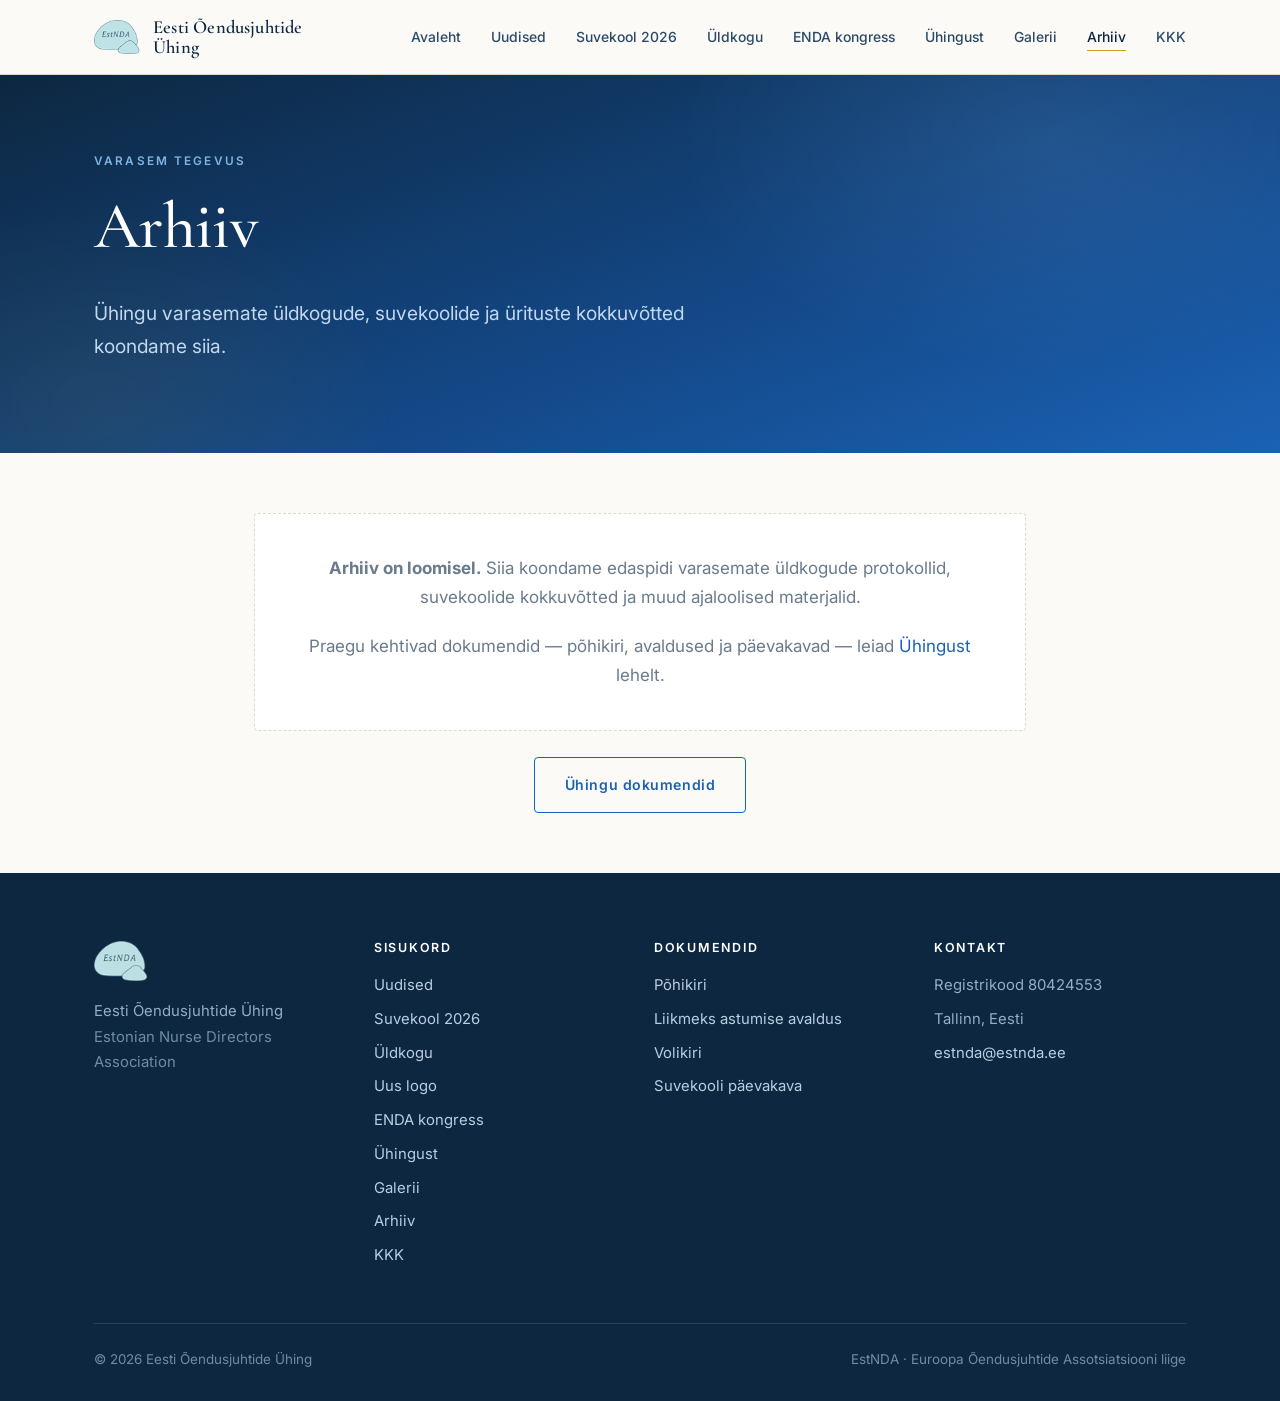
==== arhiiv.html @ b260d114 "EÕJÜ veebilehe algversioon Prototüübi (estnda.netlify.app) sisu põhjal, laiendatud uudiste, galerii," ====
<!DOCTYPE html>
<html lang="et">
<head>
<meta charset="utf-8">
<meta name="viewport" content="width=device-width, initial-scale=1">
<title>Arhiiv — Eesti Õendusjuhtide Ühing</title>
<meta name="description" content="EÕJÜ varasemate ürituste kokkuvõtted ja dokumendid.">
<meta property="og:title" content="Arhiiv — Eesti Õendusjuhtide Ühing">
<meta property="og:description" content="EÕJÜ varasemate ürituste kokkuvõtted ja dokumendid.">
<meta property="og:type" content="website">
<link rel="icon" href="assets/eoju-logo.png">
<link rel="stylesheet" href="styles.css">
</head>
<body>

<header class="nav">
  <div class="wrap nav__inner">
    <a class='nav__logo' href='/'>
      <img src="assets/eoju-mark.png" alt="">
      <span>Eesti Õendusjuhtide<br>Ühing</span>
    </a>
    <button class="nav__toggle" aria-label="Ava menüü" aria-expanded="false" aria-controls="peamenuu">
      <span></span><span></span><span></span>
    </button>
    <nav>
      <ul class="nav__links" id="peamenuu">
          <li><a href='/'>Avaleht</a></li>
          <li><a href='/uudised'>Uudised</a></li>
          <li><a href='/suvekool'>Suvekool 2026</a></li>
          <li><a href='/uldkogu'>Üldkogu</a></li>
          <li><a href='/enda2026'>ENDA kongress</a></li>
          <li><a href='/uhingust'>Ühingust</a></li>
          <li><a href='/galerii'>Galerii</a></li>
          <li><a aria-current='page' href='/arhiiv'>Arhiiv</a></li>
          <li><a href='/kkk'>KKK</a></li>
      </ul>
    </nav>
  </div>
</header>

<main>

<section class="hero hero--compact">
  <div class="wrap">
    <span class="eyebrow eyebrow--light">Varasem tegevus</span>
    <h1>Arhiiv</h1>
    <p class="lead">Ühingu varasemate üldkogude, suvekoolide ja ürituste kokkuvõtted koondame siia.</p>
  </div>
</section>

<section class="section--tight">
  <div class="wrap wrap--narrow">
    <div class="empty reveal">
      <p><strong>Arhiiv on loomisel.</strong> Siia koondame edaspidi varasemate üldkogude
      protokollid, suvekoolide kokkuvõtted ja muud ajaloolised materjalid.</p>
      <p>Praegu kehtivad dokumendid — põhikiri, avaldused ja päevakavad — leiad
      <a href="/uhingust">Ühingust</a> lehelt.</p>
    </div>
    <div class="btn-row" style="justify-content:center;margin-top:26px">
      <a class="btn btn--ghost" href="/uhingust">Ühingu dokumendid</a>
    </div>
  </div>
</section>
</main>

<footer class="footer">
  <div class="wrap">
    <div class="grid grid-4 footer__grid">
      <div>
        <div class="footer__logo"><img src="assets/eoju-mark.png" alt=""></div>
        <p style="margin:0">Eesti Õendusjuhtide Ühing<br>
        <span style="color:#6f8ba5">Estonian Nurse Directors Association</span></p>
      </div>
      <div>
        <h4>Sisukord</h4>
        <ul>
          <li><a href='/uudised'>Uudised</a></li>
          <li><a href='/suvekool'>Suvekool 2026</a></li>
          <li><a href='/uldkogu'>Üldkogu</a></li>
          <li><a href='/logo'>Uus logo</a></li>
          <li><a href='/enda2026'>ENDA kongress</a></li>
          <li><a href='/uhingust'>Ühingust</a></li>
          <li><a href='/galerii'>Galerii</a></li>
          <li><a aria-current='page' href='/arhiiv'>Arhiiv</a></li>
          <li><a href='/kkk'>KKK</a></li>
        </ul>
      </div>
      <div>
        <h4>Dokumendid</h4>
        <ul>
          <li><a href="assets/dokumendid/EOJU-pohikiri.pdf">Põhikiri</a></li>
          <li><a href="assets/dokumendid/Liikmeks-astumise-avaldus.docx">Liikmeks astumise avaldus</a></li>
          <li><a href="assets/dokumendid/Volikiri.doc">Volikiri</a></li>
          <li><a href="assets/dokumendid/EOJU-suvekool-2026-paevakava.pdf">Suvekooli päevakava</a></li>
        </ul>
      </div>
      <div>
        <h4>Kontakt</h4>
        <ul>
          <li>Registrikood 80424553</li>
          <li>Tallinn, Eesti</li>
          <li><a href="mailto:estnda@estnda.ee">estnda@estnda.ee</a></li>
        </ul>
      </div>
    </div>
    <div class="footer__bottom">
      <span>&copy; 2026 Eesti Õendusjuhtide Ühing</span>
      <span>EstNDA &middot; Euroopa Õendusjuhtide Assotsiatsiooni liige</span>
    </div>
  </div>
</footer>

<script src="script.js"></script>
</body>
</html>
---- styles.css ----
/* ==========================================================================
   Eesti Õendusjuhtide Ühing — disainisüsteem
   ========================================================================== */

@import url('https://fonts.googleapis.com/css2?family=Cormorant+Garamond:wght@400;500;600;700&family=Inter:wght@300;400;500;600;700&display=swap');

:root {
  /* Värvid */
  --ink:        #0d2740;
  --ink-soft:   #2c4a67;
  --blue:       #1b62b5;
  --blue-deep:  #144a8b;
  --blue-light: #7fb3e0;
  --blue-pale:  #e6f0fa;
  --gold:       #c9a227;
  --paper:      #fbfaf7;
  --paper-2:    #f4f1ea;
  --white:      #ffffff;
  --line:       #dfd9cd;
  --muted:      #6a7b8c;

  /* Tüpograafia */
  --serif: 'Cormorant Garamond', 'Georgia', 'Times New Roman', serif;
  --sans:  'Inter', -apple-system, BlinkMacSystemFont, 'Segoe UI', Roboto, Helvetica, Arial, sans-serif;

  /* Mõõdud */
  --wrap: 1140px;
  --radius: 4px;
  --shadow: 0 1px 3px rgba(13,39,64,.06), 0 12px 32px rgba(13,39,64,.07);
  --shadow-lg: 0 2px 6px rgba(13,39,64,.08), 0 24px 60px rgba(13,39,64,.12);
}

/* --- Reset --- */
*, *::before, *::after { box-sizing: border-box; }
[hidden] { display: none !important; }
html { scroll-behavior: smooth; -webkit-text-size-adjust: 100%; }
body {
  margin: 0;
  font-family: var(--sans);
  font-size: 17px;
  line-height: 1.72;
  color: var(--ink-soft);
  background: var(--paper);
  -webkit-font-smoothing: antialiased;
}
img { max-width: 100%; display: block; }
a { color: var(--blue); text-decoration: none; }
a:hover { color: var(--blue-deep); }

/* --- Tüpograafia --- */
h1, h2, h3, h4 {
  font-family: var(--serif);
  color: var(--ink);
  font-weight: 600;
  line-height: 1.15;
  margin: 0 0 .5em;
  letter-spacing: -.01em;
}
h1 { font-size: clamp(2.5rem, 5.5vw, 4.1rem); font-weight: 500; }
h2 { font-size: clamp(1.9rem, 3.4vw, 2.7rem); font-weight: 500; }
h3 { font-size: 1.42rem; }
h4 { font-size: 1.15rem; font-family: var(--sans); font-weight: 600; }
p { margin: 0 0 1.15em; }
.lead { font-size: 1.16rem; line-height: 1.7; color: var(--ink-soft); }
.eyebrow {
  font-family: var(--sans);
  font-size: .74rem;
  font-weight: 600;
  letter-spacing: .18em;
  text-transform: uppercase;
  color: var(--blue);
  margin-bottom: 1.1rem;
  display: block;
}
.eyebrow--light { color: var(--blue-light); }

/* Kaunistus pealkirja all */
.rule { width: 54px; height: 1px; background: var(--gold); margin: 1.4rem 0 1.8rem; border: 0; }
.rule--center { margin-left: auto; margin-right: auto; }

/* --- Struktuur --- */
.wrap { width: 100%; max-width: var(--wrap); margin: 0 auto; padding: 0 24px; }
.wrap--narrow { max-width: 820px; }
section { padding: 88px 0; }
.section--tight { padding: 60px 0; }
.section--paper2 { background: var(--paper-2); }
.section--ink { background: var(--ink); color: #c3d3e2; }
.section--ink h2, .section--ink h3 { color: var(--white); }
.center { text-align: center; }

.grid { display: grid; gap: 28px; }
.grid-2 { grid-template-columns: repeat(2, 1fr); }
.grid-3 { grid-template-columns: repeat(3, 1fr); }
.grid-4 { grid-template-columns: repeat(4, 1fr); }

/* --- Nupud --- */
.btn {
  display: inline-flex;
  align-items: center;
  gap: .55em;
  font-family: var(--sans);
  font-size: .88rem;
  font-weight: 600;
  letter-spacing: .04em;
  padding: 15px 30px;
  border: 1px solid var(--blue);
  border-radius: var(--radius);
  background: var(--blue);
  color: var(--white);
  cursor: pointer;
  transition: background .2s, border-color .2s, color .2s, transform .2s;
}
.btn:hover { background: var(--blue-deep); border-color: var(--blue-deep); color: var(--white); transform: translateY(-1px); }
.btn--ghost { background: transparent; color: var(--blue); }
.btn--ghost:hover { background: var(--blue); color: var(--white); }
.btn--light { background: transparent; border-color: rgba(255,255,255,.45); color: var(--white); }
.btn--light:hover { background: var(--white); border-color: var(--white); color: var(--ink); }
.btn-row { display: flex; flex-wrap: wrap; gap: 14px; }

/* --- Navigatsioon --- */
.nav {
  position: sticky; top: 0; z-index: 100;
  background: rgba(251,250,247,.94);
  backdrop-filter: saturate(180%) blur(12px);
  border-bottom: 1px solid var(--line);
}
.nav__inner { display: flex; align-items: center; justify-content: space-between; height: 74px; }
.nav__logo { display: flex; align-items: center; gap: 12px; }
.nav__logo img { height: 34px; width: auto; }
.nav__logo span {
  font-family: var(--serif); font-size: 1.16rem; font-weight: 600;
  color: var(--ink); line-height: 1.1; letter-spacing: .01em;
}
.nav__links { display: flex; align-items: center; gap: 30px; list-style: none; margin: 0; padding: 0; }
.nav__links a {
  font-size: .87rem; font-weight: 500; color: var(--ink-soft);
  padding: 6px 0; position: relative;
}
.nav__links a::after {
  content: ''; position: absolute; left: 0; right: 0; bottom: 0;
  height: 1px; background: var(--gold); transform: scaleX(0);
  transition: transform .25s ease; transform-origin: left;
}
.nav__links a:hover::after, .nav__links a[aria-current="page"]::after { transform: scaleX(1); }
.nav__links a[aria-current="page"] { color: var(--ink); }
.nav__toggle {
  display: none; background: none; border: 0; cursor: pointer;
  padding: 8px; width: 42px; height: 42px;
}
.nav__toggle span {
  display: block; width: 22px; height: 1.5px; background: var(--ink);
  margin: 5px auto; transition: transform .25s, opacity .25s;
}
.nav__toggle[aria-expanded="true"] span:nth-child(1) { transform: translateY(6.5px) rotate(45deg); }
.nav__toggle[aria-expanded="true"] span:nth-child(2) { opacity: 0; }
.nav__toggle[aria-expanded="true"] span:nth-child(3) { transform: translateY(-6.5px) rotate(-45deg); }

/* --- Hero --- */
.hero {
  position: relative; overflow: hidden;
  background: linear-gradient(160deg, #0d2740 0%, #144a8b 62%, #1b62b5 100%);
  color: #d7e5f2; padding: 108px 0 96px;
}
.hero::after {
  content: ''; position: absolute; inset: 0; opacity: .16; pointer-events: none;
  background:
    radial-gradient(560px 340px at 82% 18%, rgba(127,179,224,.85), transparent 68%),
    radial-gradient(460px 320px at 8% 88%, rgba(201,162,39,.5), transparent 66%);
}
.hero .wrap { position: relative; z-index: 1; }
.hero h1 { color: var(--white); max-width: 15ch; }
.hero .lead { color: #c3d8ee; max-width: 56ch; font-size: 1.2rem; }
.hero__meta { display: flex; flex-wrap: wrap; gap: 10px 26px; margin: 26px 0 34px; font-size: .93rem; color: #a9c6e2; }
.hero--compact { padding: 76px 0 68px; }

/* --- Kaardid --- */
.card {
  background: var(--white); border: 1px solid var(--line);
  border-radius: var(--radius); padding: 34px 30px;
  transition: transform .25s, box-shadow .25s, border-color .25s;
  display: flex; flex-direction: column;
}
.card:hover { transform: translateY(-3px); box-shadow: var(--shadow); border-color: var(--blue-light); }
.card h3 { margin-bottom: .35em; }
.card p { color: var(--muted); font-size: .96rem; }
.card__tag {
  font-size: .7rem; font-weight: 700; letter-spacing: .14em; text-transform: uppercase;
  color: var(--blue); margin-bottom: .9rem;
}
.card__link { margin-top: auto; padding-top: 14px; font-size: .87rem; font-weight: 600; }
.card__link::after { content: ' →'; }
a.card { color: inherit; }
a.card:hover h3 { color: var(--blue-deep); }

/* Faktikast */
.facts { display: grid; grid-template-columns: repeat(3, 1fr); gap: 1px; background: var(--line); border: 1px solid var(--line); }
.facts > div { background: var(--paper); padding: 30px 26px; }
.facts dt { font-size: .74rem; letter-spacing: .14em; text-transform: uppercase; color: var(--muted); font-weight: 600; }
.facts dd { margin: .5rem 0 0; font-family: var(--serif); font-size: 1.6rem; color: var(--ink); line-height: 1.2; }

/* --- Ajakava --- */
.day { margin-bottom: 46px; }
.day__head {
  display: flex; align-items: baseline; gap: 16px; flex-wrap: wrap;
  padding-bottom: 14px; border-bottom: 2px solid var(--ink); margin-bottom: 4px;
}
.day__head h3 { margin: 0; font-size: 1.6rem; }
.day__date { font-size: .82rem; letter-spacing: .1em; text-transform: uppercase; color: var(--muted); font-weight: 600; }
.badge {
  display: inline-block; font-size: .68rem; font-weight: 700; letter-spacing: .12em;
  text-transform: uppercase; padding: 4px 11px; border-radius: 100px;
  background: var(--blue-pale); color: var(--blue-deep);
}
.badge--live { background: var(--gold); color: #4a3a00; }
.badge--gold { background: rgba(201,162,39,.16); color: #7a610f; }

.sched { list-style: none; margin: 0; padding: 0; }
.sched li {
  display: grid; grid-template-columns: 172px 1fr; gap: 8px 26px;
  padding: 15px 8px; border-bottom: 1px solid var(--line);
  transition: background .2s;
}
.sched li:hover { background: var(--white); }
.sched li.is-key { background: var(--blue-pale); }
.sched li.is-key:hover { background: #dbe9f8; }
.sched time, .sched .sched__when {
  font-variant-numeric: tabular-nums; font-weight: 600; font-size: .93rem; color: var(--ink);
  letter-spacing: .01em;
}
.sched__what { color: var(--ink-soft); }
.sched__what small { display: block; color: var(--muted); font-size: .85rem; margin-top: 3px; }

/* --- Päevakord (numbriline) --- */
.agenda { list-style: none; counter-reset: ag; margin: 0; padding: 0; }
.agenda li {
  counter-increment: ag; position: relative; padding: 20px 0 20px 62px;
  border-bottom: 1px solid var(--line);
}
.agenda li::before {
  content: counter(ag); position: absolute; left: 0; top: 20px;
  width: 38px; height: 38px; border: 1px solid var(--blue-light); border-radius: 50%;
  display: flex; align-items: center; justify-content: center;
  font-family: var(--serif); font-size: 1.05rem; color: var(--blue-deep); background: var(--white);
}
.agenda h4 { margin: 0 0 .3em; font-size: 1.06rem; }
.agenda p { margin: 0; color: var(--muted); font-size: .95rem; }

/* --- Dokumendid --- */
.doclist { list-style: none; margin: 0; padding: 0; }
.doclist a {
  display: flex; align-items: center; gap: 16px; padding: 18px 20px;
  border: 1px solid var(--line); border-radius: var(--radius);
  background: var(--white); margin-bottom: 12px; color: var(--ink);
  transition: border-color .2s, transform .2s, box-shadow .2s;
}
.doclist a:hover { border-color: var(--blue); transform: translateX(3px); box-shadow: var(--shadow); }
.doc__ext {
  flex: none; width: 46px; height: 46px; border-radius: var(--radius);
  background: var(--blue-pale); color: var(--blue-deep);
  display: flex; align-items: center; justify-content: center;
  font-size: .66rem; font-weight: 700; letter-spacing: .06em;
}
.doc__name { font-weight: 600; font-size: .97rem; }
.doc__meta { font-size: .84rem; color: var(--muted); }

/* --- Logogalerii --- */
.logos { display: grid; grid-template-columns: repeat(3, 1fr); gap: 24px; }
.logo-card {
  background: var(--white); border: 1px solid var(--line); border-radius: var(--radius);
  padding: 18px; cursor: zoom-in; position: relative;
  transition: border-color .2s, box-shadow .2s, transform .2s;
}
.logo-card:hover { border-color: var(--blue); box-shadow: var(--shadow); transform: translateY(-2px); }
.logo-card img { width: 100%; height: auto; aspect-ratio: 5 / 4; object-fit: contain; }
.logo-card__no {
  position: absolute; top: 14px; left: 14px;
  font-family: var(--serif); font-size: 1.15rem; color: var(--blue-deep);
  background: var(--paper-2); width: 34px; height: 34px; border-radius: 50%;
  display: flex; align-items: center; justify-content: center;
}
.logo-card__label {
  text-align: center; font-size: .84rem; color: var(--muted);
  border-top: 1px solid var(--line); padding-top: 12px; margin-top: 8px;
}

/* Lightbox */
.lb {
  position: fixed; inset: 0; z-index: 200; display: none;
  background: rgba(13,39,64,.93); padding: 40px;
  align-items: center; justify-content: center;
}
.lb[open], .lb.is-open { display: flex; }
.lb img { max-width: min(860px, 90vw); max-height: 78vh; background: #fff; border-radius: var(--radius); }
.lb__cap { position: absolute; bottom: 34px; left: 0; right: 0; text-align: center; color: #bcd2e6; font-size: .9rem; }
.lb__close {
  position: absolute; top: 22px; right: 26px; background: none; border: 0;
  color: #fff; font-size: 2rem; line-height: 1; cursor: pointer; padding: 8px 14px;
}
.lb__nav {
  position: absolute; top: 50%; transform: translateY(-50%);
  background: none; border: 0; color: #fff; font-size: 2.4rem; cursor: pointer; padding: 12px 20px; opacity: .7;
}
.lb__nav:hover { opacity: 1; }
.lb__nav--prev { left: 8px; }
.lb__nav--next { right: 8px; }

/* --- ENDA bänner --- */
.banner {
  border: 1px solid var(--line); border-radius: var(--radius);
  overflow: hidden; box-shadow: var(--shadow); background: var(--white);
}
.banner img { width: 100%; }

/* --- Tabel --- */
.table { width: 100%; border-collapse: collapse; font-size: .95rem; }
.table th, .table td { text-align: left; padding: 15px 14px; border-bottom: 1px solid var(--line); vertical-align: top; }
.table th { font-size: .74rem; letter-spacing: .12em; text-transform: uppercase; color: var(--muted); font-weight: 600; }
.table td:first-child { font-weight: 600; color: var(--ink); white-space: nowrap; }

/* --- Teatekast --- */
.note {
  border-left: 3px solid var(--gold); background: var(--paper-2);
  padding: 22px 26px; border-radius: 0 var(--radius) var(--radius) 0;
}
.note p:last-child { margin-bottom: 0; }
.note--blue { border-left-color: var(--blue); background: var(--blue-pale); }

/* --- KKK --- */
.faq { list-style: none; margin: 0; padding: 0; }
.faq details { border-bottom: 1px solid var(--line); padding: 20px 0; }
.faq details:first-child { border-top: 1px solid var(--line); }
.faq summary {
  cursor: pointer; list-style: none;
  display: flex; justify-content: space-between; align-items: center; gap: 20px;
  font-family: var(--serif); font-size: 1.18rem; font-weight: 600; color: var(--ink);
}
.faq summary::-webkit-details-marker { display: none; }
.faq summary::after {
  content: '+'; flex: none; font-family: var(--sans); font-weight: 400;
  font-size: 1.5rem; color: var(--blue); transition: transform .2s;
}
.faq details[open] summary::after { content: '\2013'; }
.faq__a { margin: 14px 0 0; color: var(--muted); max-width: 68ch; }

/* --- Tühi seis (galerii, arhiiv) --- */
.empty {
  border: 1px dashed var(--line); border-radius: var(--radius);
  background: var(--white); padding: 40px 36px; text-align: center;
}
.empty p { color: var(--muted); }
.empty p:last-child { margin-bottom: 0; }

/* --- Jalus --- */
.footer { background: var(--ink); color: #93aec6; padding: 68px 0 30px; font-size: .93rem; }
.footer h4 { color: var(--white); font-size: .78rem; letter-spacing: .14em; text-transform: uppercase; margin-bottom: 1.1rem; }
.footer a { color: #b9cee1; }
.footer a:hover { color: var(--white); }
.footer ul { list-style: none; margin: 0; padding: 0; }
.footer li { margin-bottom: .55em; }
.footer__logo { margin-bottom: 18px; }
.footer__logo img { height: 40px; width: auto; }
.footer__bottom {
  margin-top: 46px; padding-top: 24px; border-top: 1px solid rgba(255,255,255,.12);
  display: flex; justify-content: space-between; gap: 16px; flex-wrap: wrap;
  font-size: .84rem; color: #6f8ba5;
}

/* --- Animatsioon --- */
.reveal { opacity: 0; transform: translateY(18px); transition: opacity .7s ease, transform .7s ease; }
.reveal.is-in { opacity: 1; transform: none; }
@media (prefers-reduced-motion: reduce) {
  .reveal { opacity: 1; transform: none; transition: none; }
  html { scroll-behavior: auto; }
}

/* --- Responsiivsus --- */
@media (max-width: 900px) {
  .grid-3, .grid-4 { grid-template-columns: repeat(2, 1fr); }
  .logos { grid-template-columns: repeat(2, 1fr); }
  .facts { grid-template-columns: 1fr; }
  section { padding: 64px 0; }
}
@media (max-width: 980px) {
  .nav__toggle { display: block; }
  .nav__links {
    position: absolute; top: 74px; left: 0; right: 0;
    background: var(--paper); border-bottom: 1px solid var(--line);
    flex-direction: column; align-items: stretch; gap: 0;
    padding: 8px 24px 20px; display: none;
  }
  .nav__links.is-open { display: flex; }
  .nav__links a { padding: 13px 0; border-bottom: 1px solid var(--line); font-size: .98rem; }
  .nav__links a::after { display: none; }
}
@media (max-width: 760px) {
  body { font-size: 16px; }
  .grid-2, .grid-3, .grid-4 { grid-template-columns: 1fr; }
  .logos { grid-template-columns: 1fr; }
  .sched li { grid-template-columns: 1fr; gap: 2px; padding: 13px 6px; }
  .hero { padding: 78px 0 68px; }
  .footer__grid { grid-template-columns: 1fr; gap: 34px; }
}

/* --- Print --- */
@media print {
  .nav, .footer, .btn, .lb { display: none !important; }
  body { background: #fff; font-size: 11pt; }
  .hero { background: #fff; color: #000; padding: 0 0 20px; }
  .hero h1, .hero .lead { color: #000; }
  section { padding: 18px 0; }
  .logos { grid-template-columns: repeat(3, 1fr); }
  .reveal { opacity: 1; transform: none; }
}
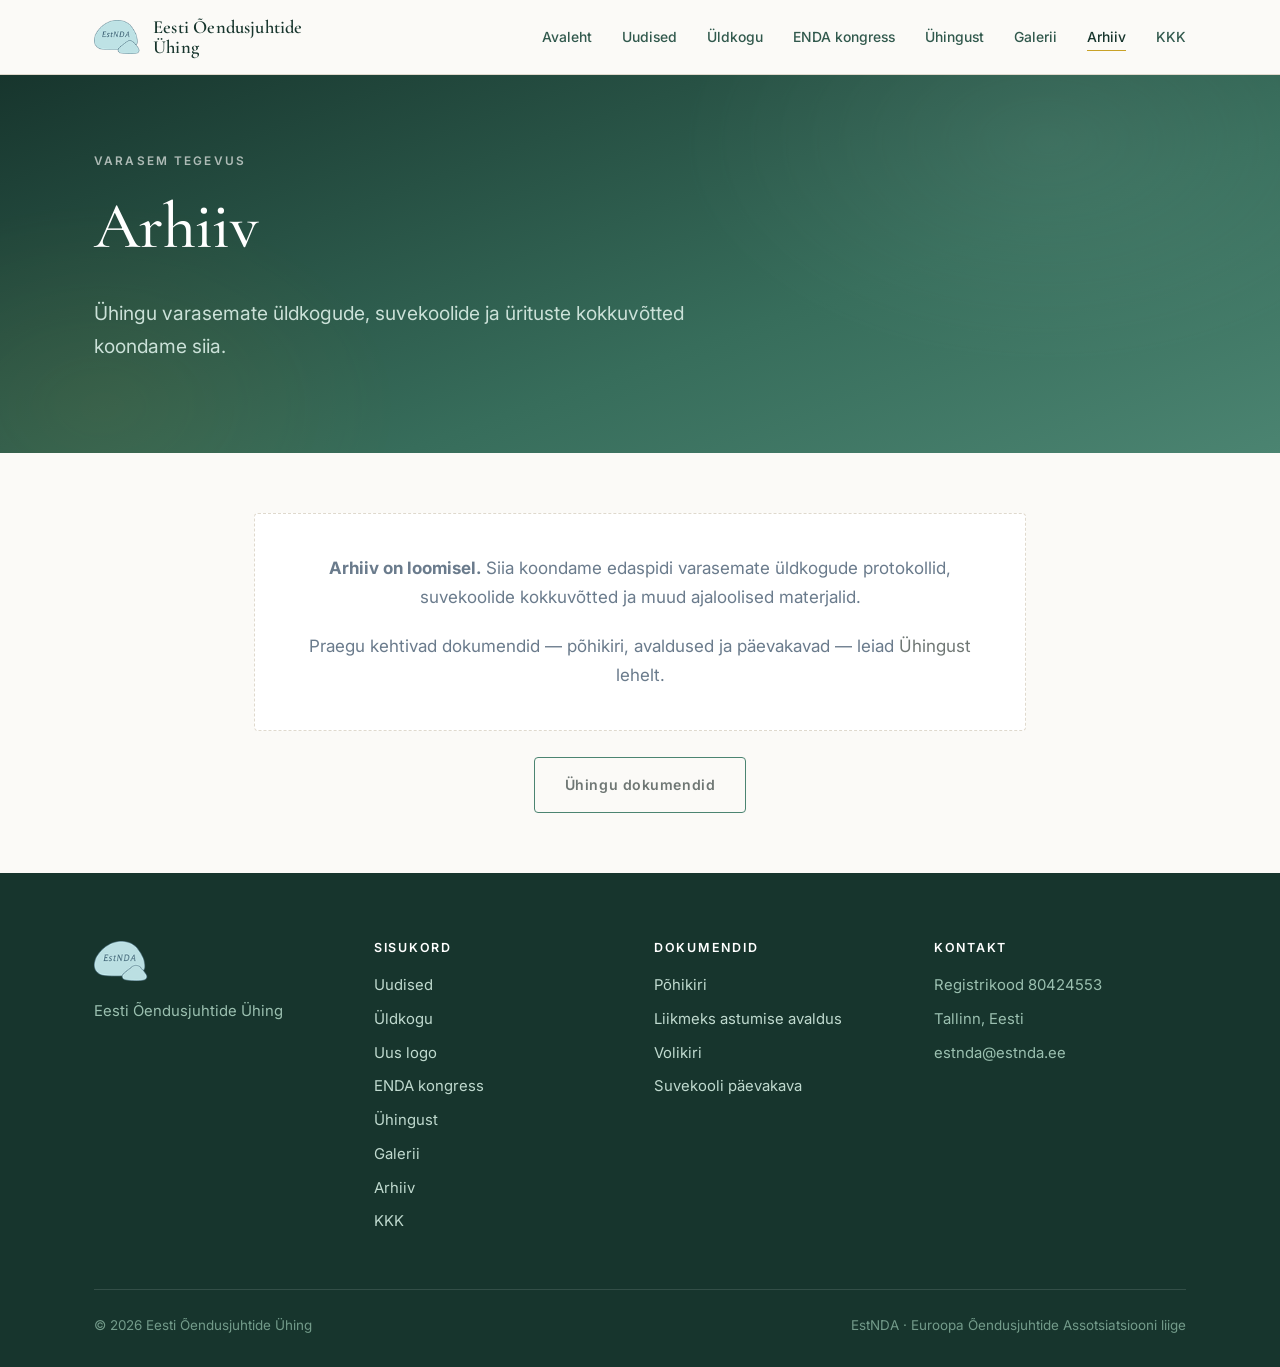
==== commit adfbfaae: "theme color, removed suvekool, email links removed" ====
--- a/arhiiv.html
+++ b/arhiiv.html
@@ -26,7 +26,6 @@
       <ul class="nav__links" id="peamenuu">
           <li><a href='/'>Avaleht</a></li>
           <li><a href='/uudised'>Uudised</a></li>
-          <li><a href='/suvekool'>Suvekool 2026</a></li>
           <li><a href='/uldkogu'>Üldkogu</a></li>
           <li><a href='/enda2026'>ENDA kongress</a></li>
           <li><a href='/uhingust'>Ühingust</a></li>
@@ -69,13 +68,11 @@
       <div>
         <div class="footer__logo"><img src="assets/eoju-mark.png" alt=""></div>
         <p style="margin:0">Eesti Õendusjuhtide Ühing<br>
-        <span style="color:#6f8ba5">Estonian Nurse Directors Association</span></p>
       </div>
       <div>
         <h4>Sisukord</h4>
         <ul>
           <li><a href='/uudised'>Uudised</a></li>
-          <li><a href='/suvekool'>Suvekool 2026</a></li>
           <li><a href='/uldkogu'>Üldkogu</a></li>
           <li><a href='/logo'>Uus logo</a></li>
           <li><a href='/enda2026'>ENDA kongress</a></li>
@@ -99,7 +96,7 @@
         <ul>
           <li>Registrikood 80424553</li>
           <li>Tallinn, Eesti</li>
-          <li><a href="mailto:estnda@estnda.ee">estnda@estnda.ee</a></li>
+          <li>estnda@estnda.ee</li>
         </ul>
       </div>
     </div>
--- a/styles.css
+++ b/styles.css
@@ -6,18 +6,20 @@
 
 :root {
   /* Värvid */
-  --ink:        #0d2740;
-  --ink-soft:   #2c4a67;
-  --blue:       #1b62b5;
-  --blue-deep:  #144a8b;
-  --blue-light: #7fb3e0;
-  --blue-pale:  #e6f0fa;
+  --ink:        #17352d;
+  --ink-soft:   #31594d;
+  --blue:       rgba(75, 132, 113, 1);
+  --blue-deep:  #376d5b;
+  --blue-light: #8ab7a7;
+  --blue-pale:  #e5f0eb;
   --gold:       #c9a227;
   --paper:      #fbfaf7;
   --paper-2:    #f4f1ea;
   --white:      #ffffff;
   --line:       #dfd9cd;
   --muted:      #6a7b8c;
+  --text-gray:  #6f7774;
+  --text-gray-light: #aebbb6;
 
   /* Tüpograafia */
   --serif: 'Cormorant Garamond', 'Georgia', 'Times New Roman', serif;
@@ -26,8 +28,8 @@
   /* Mõõdud */
   --wrap: 1140px;
   --radius: 4px;
-  --shadow: 0 1px 3px rgba(13,39,64,.06), 0 12px 32px rgba(13,39,64,.07);
-  --shadow-lg: 0 2px 6px rgba(13,39,64,.08), 0 24px 60px rgba(13,39,64,.12);
+  --shadow: 0 1px 3px rgba(23,53,45,.06), 0 12px 32px rgba(23,53,45,.07);
+  --shadow-lg: 0 2px 6px rgba(23,53,45,.08), 0 24px 60px rgba(23,53,45,.12);
 }
 
 /* --- Reset --- */
@@ -44,8 +46,8 @@
   -webkit-font-smoothing: antialiased;
 }
 img { max-width: 100%; display: block; }
-a { color: var(--blue); text-decoration: none; }
-a:hover { color: var(--blue-deep); }
+a { color: var(--text-gray); text-decoration: none; }
+a:hover { color: #4f5955; }
 
 /* --- Tüpograafia --- */
 h1, h2, h3, h4 {
@@ -68,11 +70,11 @@
   font-weight: 600;
   letter-spacing: .18em;
   text-transform: uppercase;
-  color: var(--blue);
+  color: var(--text-gray);
   margin-bottom: 1.1rem;
   display: block;
 }
-.eyebrow--light { color: var(--blue-light); }
+.eyebrow--light { color: var(--text-gray-light); }
 
 /* Kaunistus pealkirja all */
 .rule { width: 54px; height: 1px; background: var(--gold); margin: 1.4rem 0 1.8rem; border: 0; }
@@ -84,7 +86,7 @@
 section { padding: 88px 0; }
 .section--tight { padding: 60px 0; }
 .section--paper2 { background: var(--paper-2); }
-.section--ink { background: var(--ink); color: #c3d3e2; }
+.section--ink { background: var(--ink); color: #c6ddd4; }
 .section--ink h2, .section--ink h3 { color: var(--white); }
 .center { text-align: center; }
 
@@ -111,7 +113,7 @@
   transition: background .2s, border-color .2s, color .2s, transform .2s;
 }
 .btn:hover { background: var(--blue-deep); border-color: var(--blue-deep); color: var(--white); transform: translateY(-1px); }
-.btn--ghost { background: transparent; color: var(--blue); }
+.btn--ghost { background: transparent; color: var(--text-gray); }
 .btn--ghost:hover { background: var(--blue); color: var(--white); }
 .btn--light { background: transparent; border-color: rgba(255,255,255,.45); color: var(--white); }
 .btn--light:hover { background: var(--white); border-color: var(--white); color: var(--ink); }
@@ -158,19 +160,19 @@
 /* --- Hero --- */
 .hero {
   position: relative; overflow: hidden;
-  background: linear-gradient(160deg, #0d2740 0%, #144a8b 62%, #1b62b5 100%);
-  color: #d7e5f2; padding: 108px 0 96px;
+  background: linear-gradient(160deg, var(--ink) 0%, var(--blue-deep) 62%, var(--blue) 100%);
+  color: #d9eae4; padding: 108px 0 96px;
 }
 .hero::after {
   content: ''; position: absolute; inset: 0; opacity: .16; pointer-events: none;
   background:
-    radial-gradient(560px 340px at 82% 18%, rgba(127,179,224,.85), transparent 68%),
+    radial-gradient(560px 340px at 82% 18%, rgba(138,183,167,.85), transparent 68%),
     radial-gradient(460px 320px at 8% 88%, rgba(201,162,39,.5), transparent 66%);
 }
 .hero .wrap { position: relative; z-index: 1; }
 .hero h1 { color: var(--white); max-width: 15ch; }
-.hero .lead { color: #c3d8ee; max-width: 56ch; font-size: 1.2rem; }
-.hero__meta { display: flex; flex-wrap: wrap; gap: 10px 26px; margin: 26px 0 34px; font-size: .93rem; color: #a9c6e2; }
+.hero .lead { color: #cbe1d8; max-width: 56ch; font-size: 1.2rem; }
+.hero__meta { display: flex; flex-wrap: wrap; gap: 10px 26px; margin: 26px 0 34px; font-size: .93rem; color: #afd0c1; }
 .hero--compact { padding: 76px 0 68px; }
 
 /* --- Kaardid --- */
@@ -185,12 +187,12 @@
 .card p { color: var(--muted); font-size: .96rem; }
 .card__tag {
   font-size: .7rem; font-weight: 700; letter-spacing: .14em; text-transform: uppercase;
-  color: var(--blue); margin-bottom: .9rem;
+  color: var(--text-gray); margin-bottom: .9rem;
 }
 .card__link { margin-top: auto; padding-top: 14px; font-size: .87rem; font-weight: 600; }
 .card__link::after { content: ' →'; }
 a.card { color: inherit; }
-a.card:hover h3 { color: var(--blue-deep); }
+a.card:hover h3 { color: var(--text-gray); }
 
 /* Faktikast */
 .facts { display: grid; grid-template-columns: repeat(3, 1fr); gap: 1px; background: var(--line); border: 1px solid var(--line); }
@@ -209,7 +211,7 @@
 .badge {
   display: inline-block; font-size: .68rem; font-weight: 700; letter-spacing: .12em;
   text-transform: uppercase; padding: 4px 11px; border-radius: 100px;
-  background: var(--blue-pale); color: var(--blue-deep);
+  background: var(--blue-pale); color: var(--text-gray);
 }
 .badge--live { background: var(--gold); color: #4a3a00; }
 .badge--gold { background: rgba(201,162,39,.16); color: #7a610f; }
@@ -222,7 +224,7 @@
 }
 .sched li:hover { background: var(--white); }
 .sched li.is-key { background: var(--blue-pale); }
-.sched li.is-key:hover { background: #dbe9f8; }
+.sched li.is-key:hover { background: #d8ebe3; }
 .sched time, .sched .sched__when {
   font-variant-numeric: tabular-nums; font-weight: 600; font-size: .93rem; color: var(--ink);
   letter-spacing: .01em;
@@ -240,7 +242,7 @@
   content: counter(ag); position: absolute; left: 0; top: 20px;
   width: 38px; height: 38px; border: 1px solid var(--blue-light); border-radius: 50%;
   display: flex; align-items: center; justify-content: center;
-  font-family: var(--serif); font-size: 1.05rem; color: var(--blue-deep); background: var(--white);
+  font-family: var(--serif); font-size: 1.05rem; color: var(--text-gray); background: var(--white);
 }
 .agenda h4 { margin: 0 0 .3em; font-size: 1.06rem; }
 .agenda p { margin: 0; color: var(--muted); font-size: .95rem; }
@@ -256,7 +258,7 @@
 .doclist a:hover { border-color: var(--blue); transform: translateX(3px); box-shadow: var(--shadow); }
 .doc__ext {
   flex: none; width: 46px; height: 46px; border-radius: var(--radius);
-  background: var(--blue-pale); color: var(--blue-deep);
+  background: var(--blue-pale); color: var(--text-gray);
   display: flex; align-items: center; justify-content: center;
   font-size: .66rem; font-weight: 700; letter-spacing: .06em;
 }
@@ -274,7 +276,7 @@
 .logo-card img { width: 100%; height: auto; aspect-ratio: 5 / 4; object-fit: contain; }
 .logo-card__no {
   position: absolute; top: 14px; left: 14px;
-  font-family: var(--serif); font-size: 1.15rem; color: var(--blue-deep);
+  font-family: var(--serif); font-size: 1.15rem; color: var(--text-gray);
   background: var(--paper-2); width: 34px; height: 34px; border-radius: 50%;
   display: flex; align-items: center; justify-content: center;
 }
@@ -286,12 +288,12 @@
 /* Lightbox */
 .lb {
   position: fixed; inset: 0; z-index: 200; display: none;
-  background: rgba(13,39,64,.93); padding: 40px;
+  background: rgba(23,53,45,.93); padding: 40px;
   align-items: center; justify-content: center;
 }
 .lb[open], .lb.is-open { display: flex; }
 .lb img { max-width: min(860px, 90vw); max-height: 78vh; background: #fff; border-radius: var(--radius); }
-.lb__cap { position: absolute; bottom: 34px; left: 0; right: 0; text-align: center; color: #bcd2e6; font-size: .9rem; }
+.lb__cap { position: absolute; bottom: 34px; left: 0; right: 0; text-align: center; color: #c2ddd2; font-size: .9rem; }
 .lb__close {
   position: absolute; top: 22px; right: 26px; background: none; border: 0;
   color: #fff; font-size: 2rem; line-height: 1; cursor: pointer; padding: 8px 14px;
@@ -337,7 +339,7 @@
 .faq summary::-webkit-details-marker { display: none; }
 .faq summary::after {
   content: '+'; flex: none; font-family: var(--sans); font-weight: 400;
-  font-size: 1.5rem; color: var(--blue); transition: transform .2s;
+  font-size: 1.5rem; color: var(--text-gray); transition: transform .2s;
 }
 .faq details[open] summary::after { content: '\2013'; }
 .faq__a { margin: 14px 0 0; color: var(--muted); max-width: 68ch; }
@@ -351,9 +353,9 @@
 .empty p:last-child { margin-bottom: 0; }
 
 /* --- Jalus --- */
-.footer { background: var(--ink); color: #93aec6; padding: 68px 0 30px; font-size: .93rem; }
+.footer { background: var(--ink); color: #9bc0b0; padding: 68px 0 30px; font-size: .93rem; }
 .footer h4 { color: var(--white); font-size: .78rem; letter-spacing: .14em; text-transform: uppercase; margin-bottom: 1.1rem; }
-.footer a { color: #b9cee1; }
+.footer a { color: #c0dacf; }
 .footer a:hover { color: var(--white); }
 .footer ul { list-style: none; margin: 0; padding: 0; }
 .footer li { margin-bottom: .55em; }
@@ -362,7 +364,7 @@
 .footer__bottom {
   margin-top: 46px; padding-top: 24px; border-top: 1px solid rgba(255,255,255,.12);
   display: flex; justify-content: space-between; gap: 16px; flex-wrap: wrap;
-  font-size: .84rem; color: #6f8ba5;
+  font-size: .84rem; color: #739b8a;
 }
 
 /* --- Animatsioon --- */
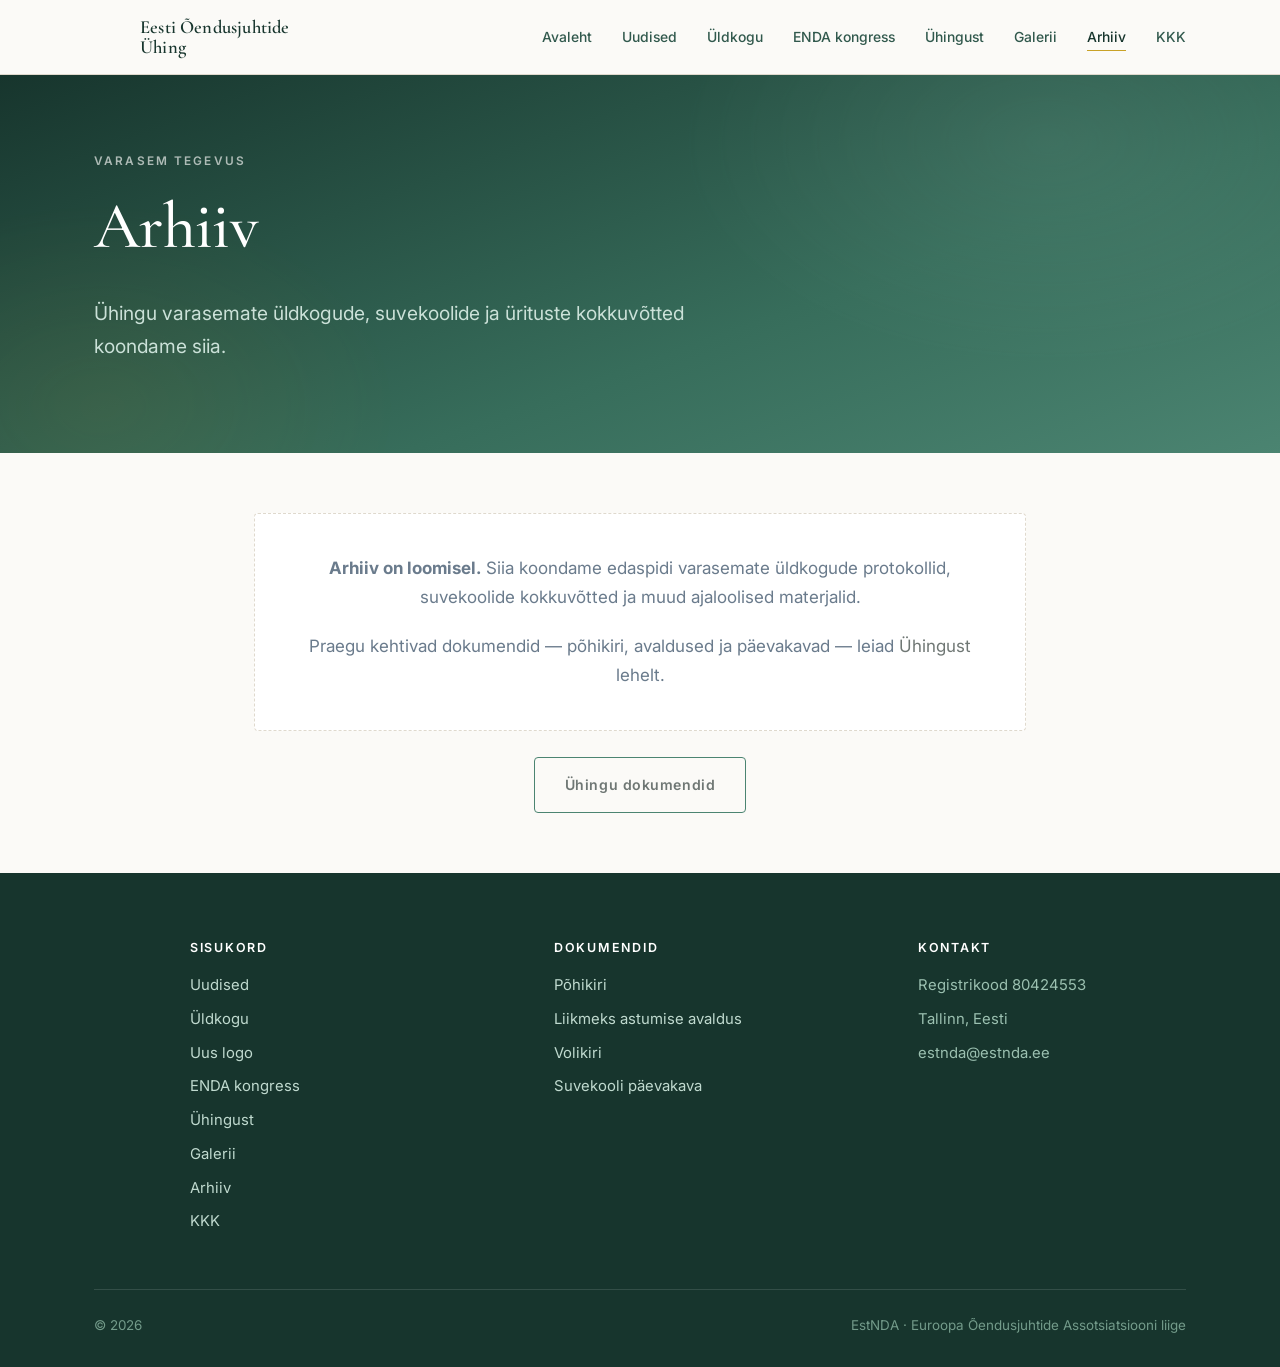
==== commit 940cd90e: "removed logo, bottom menu rework" ====
--- a/arhiiv.html
+++ b/arhiiv.html
@@ -16,7 +16,7 @@
 <header class="nav">
   <div class="wrap nav__inner">
     <a class='nav__logo' href='/'>
-      <img src="assets/eoju-mark.png" alt="">
+      <span class="nav__logo-placeholder" aria-hidden="true"></span>
       <span>Eesti Õendusjuhtide<br>Ühing</span>
     </a>
     <button class="nav__toggle" aria-label="Ava menüü" aria-expanded="false" aria-controls="peamenuu">
@@ -66,8 +66,7 @@
   <div class="wrap">
     <div class="grid grid-4 footer__grid">
       <div>
-        <div class="footer__logo"><img src="assets/eoju-mark.png" alt=""></div>
-        <p style="margin:0">Eesti Õendusjuhtide Ühing<br>
+        <div class="footer__logo"><span class="footer__logo-placeholder" aria-hidden="true"></span></div>
       </div>
       <div>
         <h4>Sisukord</h4>
@@ -101,7 +100,7 @@
       </div>
     </div>
     <div class="footer__bottom">
-      <span>&copy; 2026 Eesti Õendusjuhtide Ühing</span>
+      <span>&copy; 2026</span>
       <span>EstNDA &middot; Euroopa Õendusjuhtide Assotsiatsiooni liige</span>
     </div>
   </div>
--- a/styles.css
+++ b/styles.css
@@ -128,7 +128,7 @@
 }
 .nav__inner { display: flex; align-items: center; justify-content: space-between; height: 74px; }
 .nav__logo { display: flex; align-items: center; gap: 12px; }
-.nav__logo img { height: 34px; width: auto; }
+.nav__logo-placeholder { display: block; width: 34px; height: 34px; flex: none; }
 .nav__logo span {
   font-family: var(--serif); font-size: 1.16rem; font-weight: 600;
   color: var(--ink); line-height: 1.1; letter-spacing: .01em;
@@ -354,13 +354,17 @@
 
 /* --- Jalus --- */
 .footer { background: var(--ink); color: #9bc0b0; padding: 68px 0 30px; font-size: .93rem; }
+.footer__grid { grid-template-columns: 0 repeat(3, minmax(0, 1fr)); column-gap: clamp(108px, 11vw, 150px); }
+@media (min-width: 901px) {
+  .footer__grid > div:not(:first-child) { position: relative; left: -45px; }
+}
 .footer h4 { color: var(--white); font-size: .78rem; letter-spacing: .14em; text-transform: uppercase; margin-bottom: 1.1rem; }
 .footer a { color: #c0dacf; }
 .footer a:hover { color: var(--white); }
 .footer ul { list-style: none; margin: 0; padding: 0; }
 .footer li { margin-bottom: .55em; }
 .footer__logo { margin-bottom: 18px; }
-.footer__logo img { height: 40px; width: auto; }
+.footer__logo-placeholder { display: block; width: 40px; height: 40px; }
 .footer__bottom {
   margin-top: 46px; padding-top: 24px; border-top: 1px solid rgba(255,255,255,.12);
   display: flex; justify-content: space-between; gap: 16px; flex-wrap: wrap;
